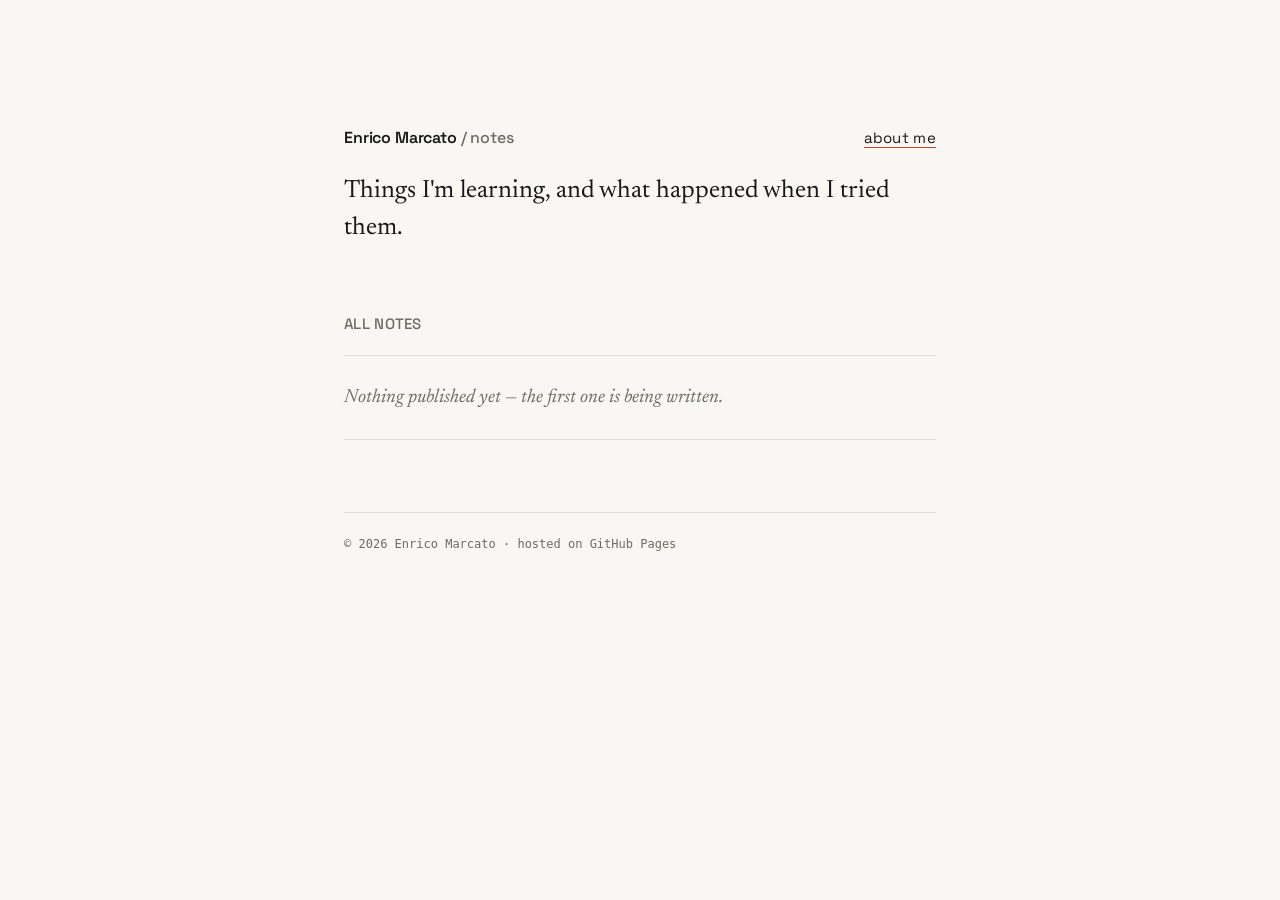
==== notes/index.html @ 94dc2c9a "Add /notes section and share styles across pages Move the common CSS out of index.html into style.cs" ====
<!DOCTYPE html>
<html lang="en">
<head>
  <meta charset="UTF-8" />
  <meta name="viewport" content="width=device-width, initial-scale=1.0" />
  <title>Notes — Enrico Marcato</title>
  <meta name="description" content="A diary of what I'm learning and building." />

  <link rel="preconnect" href="https://fonts.googleapis.com" />
  <link rel="preconnect" href="https://fonts.gstatic.com" crossorigin />
  <link href="https://fonts.googleapis.com/css2?family=Space+Grotesk:wght@400;500;600;700&family=Newsreader:ital,opsz,wght@0,6..72,400;0,6..72,500;1,6..72,400&display=swap" rel="stylesheet" />

  <link rel="stylesheet" href="/style.css" />
</head>
<body>
  <main class="wrap">

    <header class="topbar reveal">
      <h1><a class="home" href="/" aria-label="Home">Enrico Marcato</a> <span class="here">/ notes</span></h1>
      <nav><a href="/">about me</a></nav>
    </header>

    <p class="lede reveal">
      Things I'm learning, and what happened when I tried them.
    </p>

    <section>
      <h2>All notes</h2>

      <div class="note-list">
        <!-- To add a note: copy one .note block, newest first, and point the
             link at the note's own page (e.g. notes/keeping-a-diary.html).
        <div class="note">
          <h3><a href="/notes/keeping-a-diary.html">Keeping a diary of what I learn</a></h3>
          <p class="date">August 2026</p>
          <p class="blurb">One line on what the note is about.</p>
        </div>
        -->

        <p class="empty">Nothing published yet — the first one is being written.</p>
      </div>
    </section>

    <footer>
      © <span id="y"></span> Enrico Marcato · hosted on GitHub Pages
    </footer>
  </main>

  <script>
    document.getElementById("y").textContent = new Date().getFullYear();
  </script>
</body>
</html>
---- style.css ----
:root {
  --bg:     #F8F7F3;   /* warm paper */
  --ink:    #17181A;   /* near-black text */
  --muted:  #6E6B63;   /* secondary text */
  --line:   #E4E0D7;   /* hairlines */
  --accent: #BC4B2F;   /* Dutch bike-lane brick red, used sparingly */
  --max:    640px;
}

* { box-sizing: border-box; }

html { -webkit-text-size-adjust: 100%; }

body {
  margin: 0;
  background: var(--bg);
  color: var(--ink);
  font-family: "Newsreader", Georgia, serif;
  font-size: 19px;
  line-height: 1.65;
  -webkit-font-smoothing: antialiased;
  text-rendering: optimizeLegibility;
}

.wrap {
  max-width: var(--max);
  margin: 0 auto;
  padding: 14vh 24px 12vh;
}

/* top bar — name on the left, section link on the right */
.topbar {
  display: flex;
  align-items: baseline;
  justify-content: space-between;
  gap: 16px;
  margin: 0 0 22px;
}
.topbar h1 { margin: 0; }
.topbar nav {
  font-family: "Space Grotesk", system-ui, sans-serif;
  font-size: 15px;
  letter-spacing: 0.02em;
}

h1 {
  font-family: "Space Grotesk", system-ui, sans-serif;
  font-weight: 600;
  font-size: 16px;
  line-height: 1.02;
  letter-spacing: -0.01em;
  margin: 0 0 22px;
}

/* the name doubles as the home link — keep it looking like the heading */
h1 a.home {
  color: inherit;
  background: none;
  padding: 0;
  transition: color 0.25s ease;
}
h1 a.home:hover, h1 a.home:focus-visible { color: var(--accent); }

/* trailing part of the breadcrumb: "Enrico Marcato / notes" */
h1 .here { color: var(--muted); font-weight: 500; }

.lede {
  font-size: clamp(21px, 3.4vw, 25px);
  line-height: 1.5;
  margin: 0 0 8px;
}
.lede em { font-style: italic; }

section { margin-top: 64px; }

h2 {
  font-family: "Space Grotesk", system-ui, sans-serif;
  font-weight: 500;
  font-size: 15px;
  letter-spacing: 0.02em;
  text-transform: uppercase;
  color: var(--muted);
  margin: 0 0 18px;
}

p { margin: 0 0 18px; }

a {
  color: var(--ink);
  text-decoration: none;
  background-image: linear-gradient(var(--accent), var(--accent));
  background-size: 100% 1.5px;
  background-repeat: no-repeat;
  background-position: 0 100%;
  padding-bottom: 1px;
  transition: background-size 0.25s ease;
}
a:hover, a:focus-visible { background-size: 0% 1.5px; color: var(--accent); }
a:focus-visible { outline: 2px solid var(--accent); outline-offset: 3px; border-radius: 2px; }

/* projects */
.project {
  padding: 18px 0;
  border-top: 1px solid var(--line);
}
.project:last-child { border-bottom: 1px solid var(--line); }
.project h3 {
  font-family: "Space Grotesk", system-ui, sans-serif;
  font-weight: 600;
  font-size: 21px;
  margin: 0 0 4px;
}
.project p { color: var(--muted); font-size: 17px; margin: 0; }

/* notes index — one entry per row, title then date */
.note-list { margin: 0; }
.note {
  padding: 26px 0;
  border-top: 1px solid var(--line);
}
.note:last-child { border-bottom: 1px solid var(--line); }
.note h3 {
  font-family: "Newsreader", Georgia, serif;
  font-weight: 500;
  font-size: 26px;
  line-height: 1.25;
  margin: 0 0 6px;
}
.note .date {
  font-family: ui-monospace, "SFMono-Regular", "JetBrains Mono", Menlo, Consolas, monospace;
  font-size: 13px;
  letter-spacing: 0.03em;
  color: var(--muted);
  margin: 0;
}
.note .blurb { color: var(--muted); font-size: 17px; margin: 8px 0 0; }

/* short list of recent notes on the home page */
.recent {
  font-family: ui-monospace, "SFMono-Regular", "JetBrains Mono", Menlo, Consolas, monospace;
  font-size: 15px;
  line-height: 2.1;
  margin: 0;
}
.recent span { color: var(--muted); }

/* placeholder while there's nothing published yet */
.empty {
  color: var(--muted);
  font-style: italic;
  padding: 26px 0;
  border-top: 1px solid var(--line);
  border-bottom: 1px solid var(--line);
  margin: 0;
}

/* contact line — terminal-ish, ties to the engineering identity */
.links {
  font-family: ui-monospace, "SFMono-Regular", "JetBrains Mono", Menlo, Consolas, monospace;
  font-size: 15px;
  line-height: 2.1;
}
.links span { color: var(--muted); }

footer {
  margin-top: 72px;
  padding-top: 22px;
  border-top: 1px solid var(--line);
  font-family: ui-monospace, "SFMono-Regular", Menlo, Consolas, monospace;
  font-size: 12px;
  color: var(--muted);
}

/* gentle entrance, disabled for anyone who prefers no motion */
@media (prefers-reduced-motion: no-preference) {
  .reveal { opacity: 0; transform: translateY(14px); animation: rise 0.7s cubic-bezier(.2,.7,.3,1) forwards; }
  .reveal:nth-child(2) { animation-delay: 0.08s; }
  .reveal:nth-child(3) { animation-delay: 0.16s; }
  @keyframes rise { to { opacity: 1; transform: none; } }
}
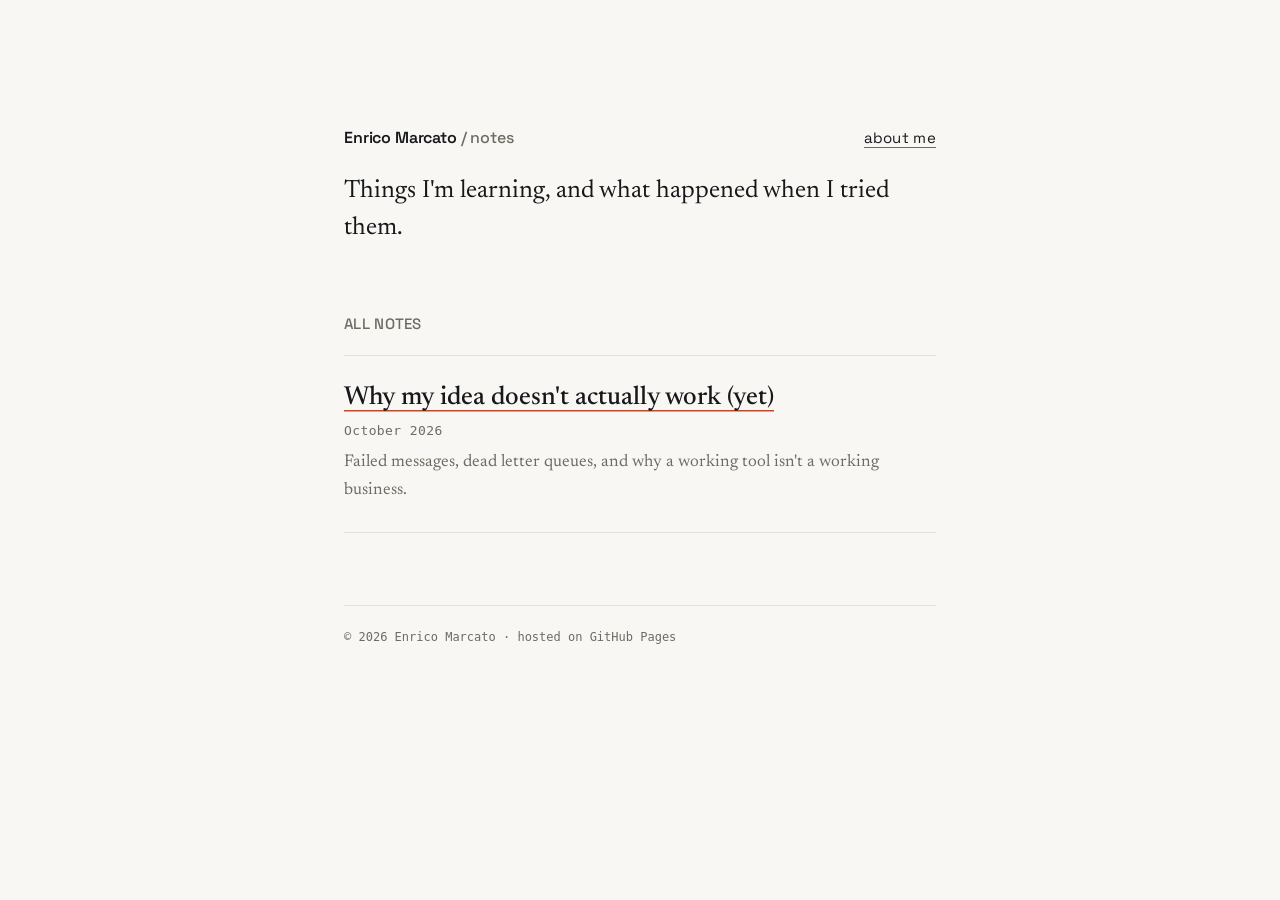
==== commit 015a6c5c: "Add the first note and a page layout for single notes The notes list now shows "Why my idea doesn't " ====
--- a/notes/index.html
+++ b/notes/index.html
@@ -37,7 +37,11 @@
         </div>
         -->
 
-        <p class="empty">Nothing published yet — the first one is being written.</p>
+        <div class="note">
+          <h3><a href="/notes/why-my-idea-doesnt-actually-work-yet.html">Why my idea doesn't actually work (yet)</a></h3>
+          <p class="date">October 2026</p>
+          <p class="blurb">Failed messages, dead letter queues, and why a working tool isn't a working business.</p>
+        </div>
       </div>
     </section>
 
--- a/style.css
+++ b/style.css
@@ -52,17 +52,29 @@
   margin: 0 0 22px;
 }
 
+/* on a note page the title is the h1, so the name sits in a .crumb styled the same */
+.crumb {
+  font-family: "Space Grotesk", system-ui, sans-serif;
+  font-weight: 600;
+  font-size: 16px;
+  line-height: 1.02;
+  letter-spacing: -0.01em;
+  margin: 0;
+}
+.crumb .here a { color: inherit; }
+
 /* the name doubles as the home link — keep it looking like the heading */
-h1 a.home {
+h1 a.home, .crumb a.home {
   color: inherit;
   background: none;
   padding: 0;
   transition: color 0.25s ease;
 }
-h1 a.home:hover, h1 a.home:focus-visible { color: var(--accent); }
+h1 a.home:hover, h1 a.home:focus-visible,
+.crumb a.home:hover, .crumb a.home:focus-visible { color: var(--accent); }
 
 /* trailing part of the breadcrumb: "Enrico Marcato / notes" */
-h1 .here { color: var(--muted); font-weight: 500; }
+h1 .here, .crumb .here { color: var(--muted); font-weight: 500; }
 
 .lede {
   font-size: clamp(21px, 3.4vw, 25px);
@@ -178,3 +190,31 @@
   .reveal:nth-child(3) { animation-delay: 0.16s; }
   @keyframes rise { to { opacity: 1; transform: none; } }
 }
+
+/* single note — title, date, then the text */
+.article { margin-top: 48px; }
+.article h1 {
+  font-family: "Newsreader", Georgia, serif;
+  font-weight: 500;
+  font-size: clamp(30px, 5vw, 36px);
+  line-height: 1.2;
+  letter-spacing: 0;
+  margin: 0 0 10px;
+}
+.article .date {
+  font-family: ui-monospace, "SFMono-Regular", "JetBrains Mono", Menlo, Consolas, monospace;
+  font-size: 13px;
+  letter-spacing: 0.03em;
+  color: var(--muted);
+  margin: 0 0 36px;
+}
+
+/* way back to the list, under the note */
+.back {
+  margin: 56px 0 0;
+  padding-top: 22px;
+  border-top: 1px solid var(--line);
+  font-family: "Space Grotesk", system-ui, sans-serif;
+  font-size: 15px;
+  letter-spacing: 0.02em;
+}
